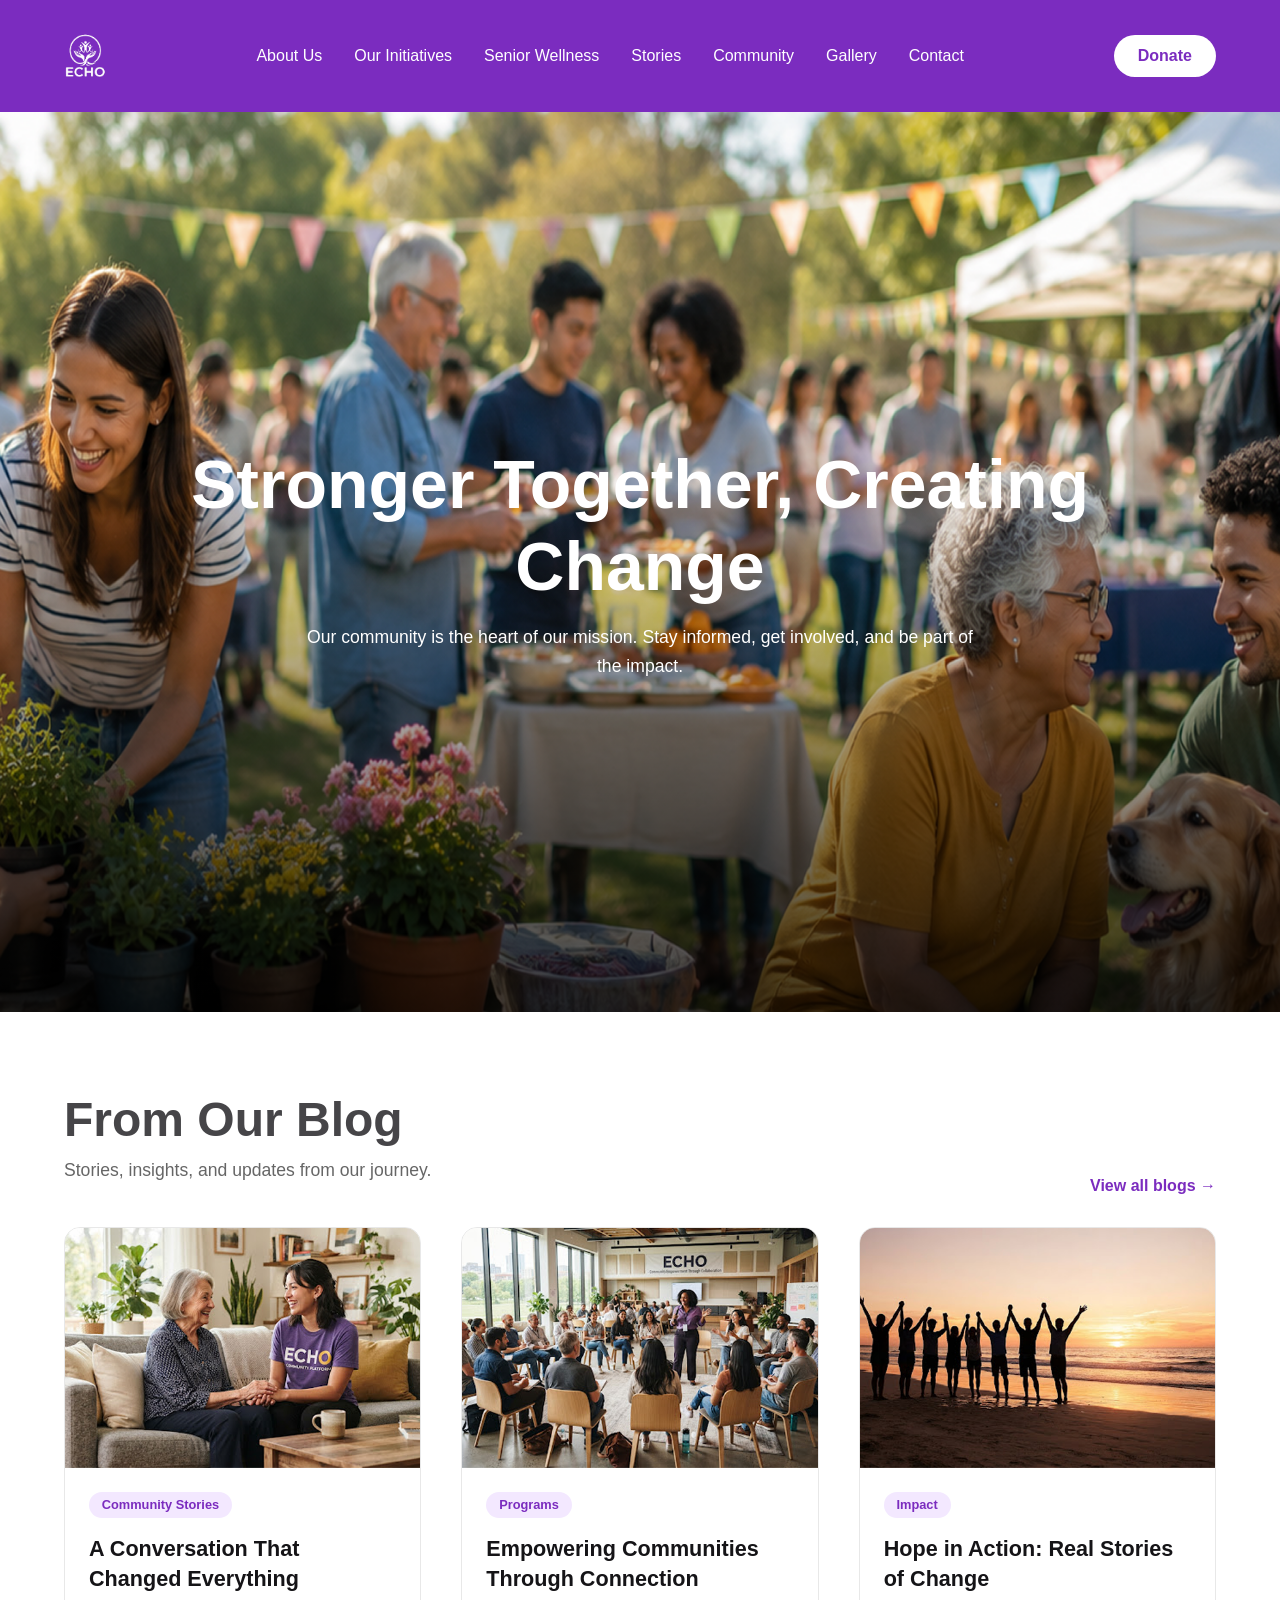
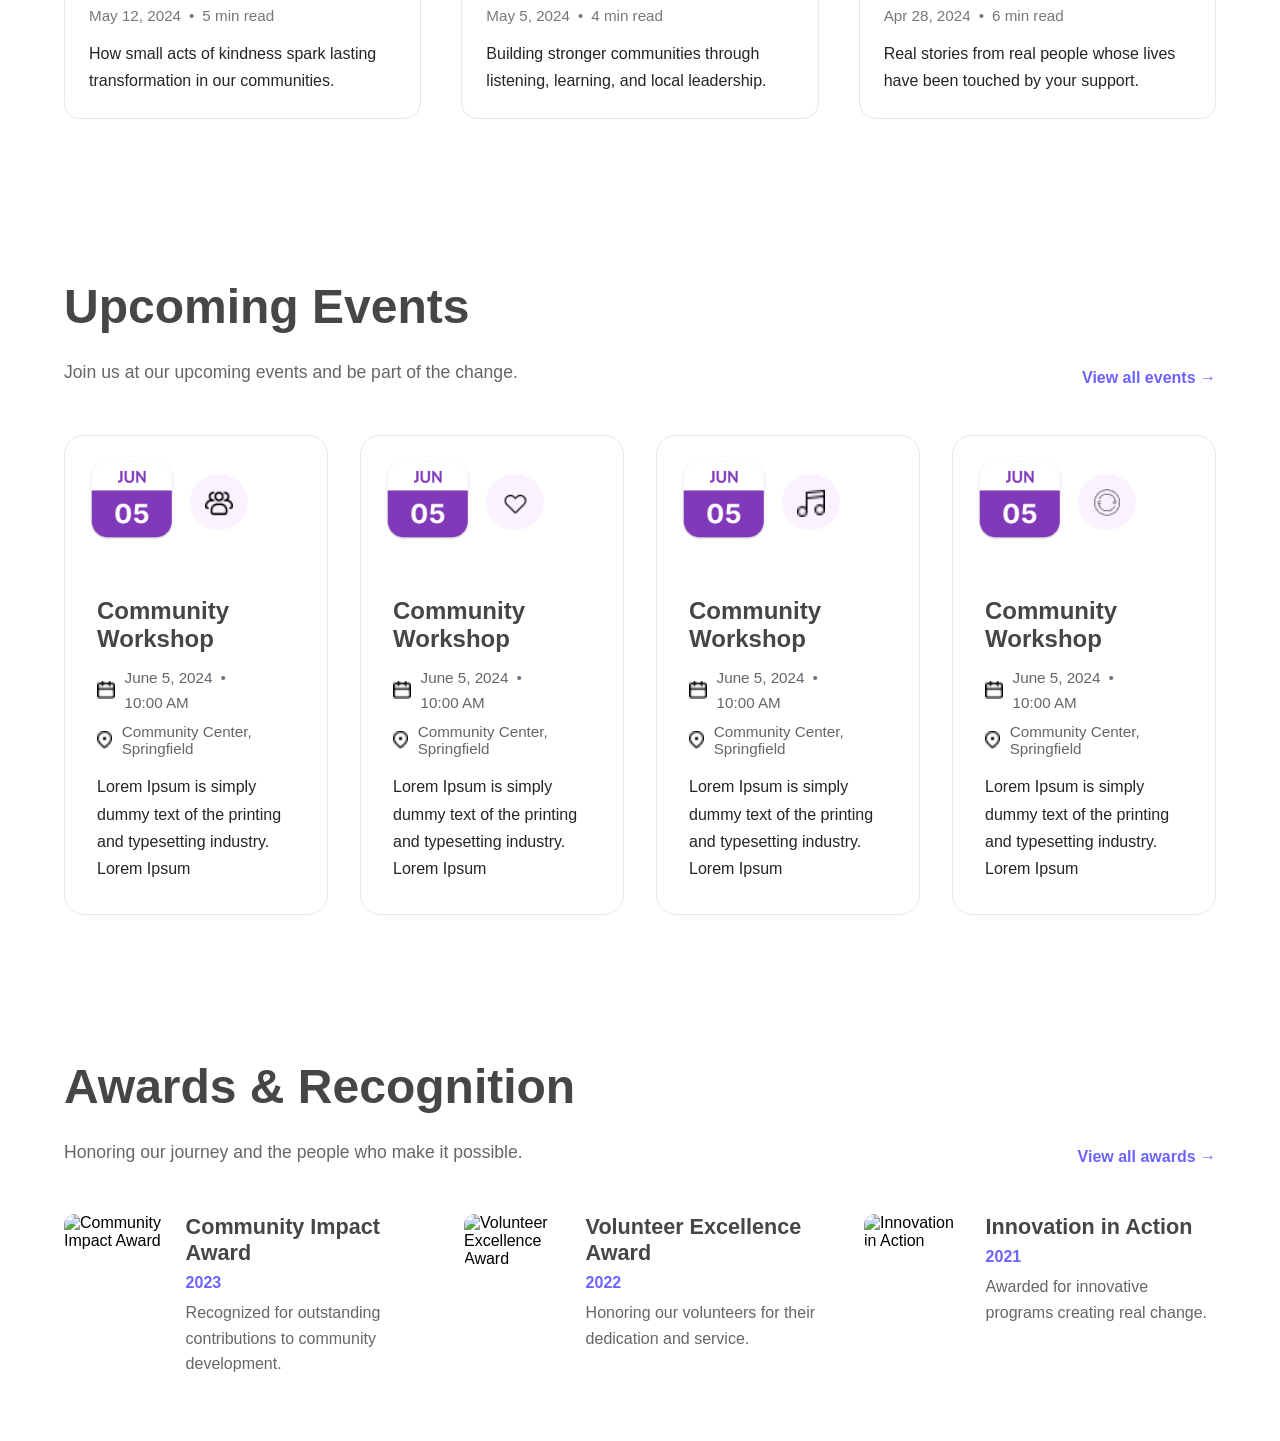
==== community.html @ d9f2d8e8 "moved the community page in echo moved the community page in the echo" ====
<!DOCTYPE html>
<html lang="en">

    <head>
        <meta charset="UTF-8">
        <meta name="viewport" content="width=device-width, initial-scale=1.0">
        <title>Community</title>

        <link rel="stylesheet" href="community.css">
    </head>

    <body>
        <!-- header -->
        <header class="header">
            <div class="container">
                <nav class="nav-bar">

                    <!-- Logo -->
                    <a href="index.html" class="logo">
                        <img src="images/logo img.png" alt="Echo Logo">
                    </a>

                    <!-- Navigation -->
                    <ul class="nav-menu" id="navMenu">
                        <li class="nav-item">
                            <a href="#">About Us</a>
                        </li>

                        <li class="nav-item">
                            <a href="#">Our Initiatives</a>
                        </li>

                        <li class="nav-item">
                            <a href="#">Senior Wellness</a>
                        </li>

                        <li class="nav-item">
                            <a href="#">Stories</a>
                        </li>

                        <li class="nav-item">
                            <a href="#">Community</a>
                        </li>

                        <li class="nav-item">
                            <a href="#">Gallery</a>
                        </li>

                        <li class="nav-item">
                            <a href="#">Contact</a>
                        </li>
                    </ul>
                    <div class="nav-actions">
                        <!-- Donate Button -->
                        <a href="#" class="btn btn-outline">Donate</a>
                        <!-- hamburger-->
                        <button class="hamburger" id="hamburger" aria-label="Open Menu">
                            ☰
                        </button>
                    </div>
                </nav>
            </div>
        </header>
        <main>

            <!-- hero Section -->

            <section class="hero">
                <div class="hero-overlay">
                    <div class="container">
                        <div class="hero-content">
                            <h1>Stronger Together, Creating Change</h1>

                            <p>
                                Our community is the heart of our mission. Stay informed,
                                get involved, and be part of the impact.
                            </p>
                        </div>
                    </div>
                </div>
            </section>

            <!-- Blog Section -->

            <section class="blog">
                <div class="container">

                    <div class="blog-header">

                        <h2>From Our Blog</h2>
                        <div class="blog-bottom">
                            <p>Stories, insights, and updates from our journey.</p>
                            <a href="#" class="blog-link">View all blogs →</a>
                        </div>
                    </div>

                    <div class="blog-grid">
                        <!-- Blog card 1-->
                        <article class="blog-card">

                            <img src="images/blog card img1.png" alt="Volunteer talking with an elderly woman"
                                class="blog-image">

                            <div class="blog-content">

                                <span class="blog-tag">Community Stories</span>

                                <h3 class="blog-title">
                                    A Conversation That Changed Everything
                                </h3>

                                <div class="blog-meta">
                                    <span>May 12, 2024</span>
                                    <span>&bull;</span>
                                    <span>5 min read</span>
                                </div>

                                <p class="blog-description">
                                    How small acts of kindness spark lasting transformation in our communities.
                                </p>

                            </div>
                        </article>
                        <!-- Blog card 2-->
                        <article class="blog-card">

                            <img src="images/blog card img2.png" alt="People attending a community program"
                                class="blog-image">

                            <div class="blog-content">

                                <span class="blog-tag">Programs</span>

                                <h3 class="blog-title">
                                    Empowering Communities Through Connection
                                </h3>

                                <div class="blog-meta">
                                    <span>May 5, 2024</span>
                                    <span>&bull;</span>
                                    <span>4 min read</span>
                                </div>

                                <p class="blog-description">
                                    Building stronger communities through listening, learning, and local leadership.
                                </p>

                            </div>
                        </article>
                        <!-- Blog card 3-->
                        <article class="blog-card">

                            <img src="images/blog card img3.png" alt="People celebrating together at sunset"
                                class="blog-image">

                            <div class="blog-content">

                                <span class="blog-tag">Impact</span>

                                <h3 class="blog-title">
                                    Hope in Action: Real Stories of Change
                                </h3>

                                <div class="blog-meta">
                                    <span>Apr 28, 2024</span>
                                    <span>&bull;</span>
                                    <span>6 min read</span>
                                </div>

                                <p class="blog-description">
                                    Real stories from real people whose lives have been touched by your support.
                                </p>

                            </div>

                        </article>
                    </div>

                </div>
            </section>

            <!-- Events section -->

            <section class="events">
                <div class="container">

                    <!-- Events Header -->
                    <div class="events-header">

                        <h2 class="events-title">Upcoming Events</h2>

                        <div class="events-bottom">

                            <p class="events-description">
                                Join us at our upcoming events and be part of the change.
                            </p>

                            <a href="#" class="events-link">
                                View all events →
                            </a>

                        </div>

                    </div>

                    <!-- Events Grid -->
                    <div class="events-grid">

                        <!-- Event Card 1 -->
                        <article class="event-card">


                            <div class="event-top">

                                <img src="images/upcoming event img.png" alt="Event Date" class="event-date-image">

                                <div class="event-category">

                                    <img src="images/upcoming event circle.png" alt="" class="category-bg">

                                    <img src="images/upcoming event icon img1.png" alt="Workshop" class="category-icon">

                                </div>

                            </div>

                            <!-- Content -->
                            <div class="event-content">

                                <h3 class="event-title">
                                    Community Workshop
                                </h3>

                                <!-- Date & Time -->
                                <div class="event-meta">

                                    <img src="images/event calender icon img.png" alt="Calendar" class="event-icon">

                                    <div class="event-datetime">

                                        <span class="event-date">
                                            June 5, 2024
                                        </span>

                                        <span class="separator">
                                            &bull;
                                        </span>

                                        <span class="event-time">
                                            10:00 AM
                                        </span>

                                    </div>

                                </div>

                                <!-- Location -->
                                <div class="event-location">

                                    <img src="images/event location icon img.png" alt="Location" class="event-icon">

                                    <span class="location-text">
                                        Community Center, Springfield
                                    </span>

                                </div>

                                <!-- Description -->
                                <p class="event-description">
                                    Lorem Ipsum is simply dummy text of the printing and
                                    typesetting industry. Lorem Ipsum
                                </p>

                            </div>

                        </article>

                        <!-- Event card 2 -->
                        <article class="event-card">
                            <div class="event-top">

                                <img src="images/upcoming event img.png" alt="Event Date" class="event-date-image">

                                <div class="event-category">

                                    <img src="images/upcoming event circle.png" alt="" class="category-bg">

                                    <img src="images/upcoming event icon img2.png" alt="Workshop" class="category-icon">

                                </div>

                            </div>

                            <!-- Content -->
                            <div class="event-content">

                                <h3 class="event-title">
                                    Community Workshop
                                </h3>

                                <!-- Date & Time -->
                                <div class="event-meta">

                                    <img src="images/event calender icon img.png" alt="Calendar" class="event-icon">

                                    <div class="event-datetime">

                                        <span class="event-date">
                                            June 5, 2024
                                        </span>

                                        <span class="separator">
                                            &bull;
                                        </span>

                                        <span class="event-time">
                                            10:00 AM
                                        </span>

                                    </div>

                                </div>

                                <!-- Location -->
                                <div class="event-location">

                                    <img src="images/event location icon img.png" alt="Location" class="event-icon">

                                    <span class="location-text">
                                        Community Center, Springfield
                                    </span>

                                </div>

                                <!-- Description -->
                                <p class="event-description">
                                    Lorem Ipsum is simply dummy text of the printing and
                                    typesetting industry. Lorem Ipsum
                                </p>

                            </div>
                        </article>

                        <!-- Event card 3 -->
                        <article class="event-card">
                            <div class="event-top">

                                <img src="images/upcoming event img.png" alt="Event Date" class="event-date-image">

                                <div class="event-category">

                                    <img src="images/upcoming event circle.png" alt="" class="category-bg">

                                    <img src="images/upcoming event icon img3.png" alt="Workshop" class="category-icon">

                                </div>

                            </div>

                            <!-- Content -->
                            <div class="event-content">

                                <h3 class="event-title">
                                    Community Workshop
                                </h3>

                                <!-- Date & Time -->
                                <div class="event-meta">

                                    <img src="images/event calender icon img.png" alt="Calendar" class="event-icon">

                                    <div class="event-datetime">

                                        <span class="event-date">
                                            June 5, 2024
                                        </span>

                                        <span class="separator">
                                            &bull;
                                        </span>

                                        <span class="event-time">
                                            10:00 AM
                                        </span>

                                    </div>

                                </div>

                                <!-- Location -->
                                <div class="event-location">

                                    <img src="images/event location icon img.png" alt="Location" class="event-icon">

                                    <span class="location-text">
                                        Community Center, Springfield
                                    </span>

                                </div>

                                <!-- Description -->
                                <p class="event-description">
                                    Lorem Ipsum is simply dummy text of the printing and
                                    typesetting industry. Lorem Ipsum
                                </p>

                            </div>

                        </article>


                        <!-- Event card 4 -->
                        <article class="event-card">

                            <!-- Top Images -->
                            <div class="event-top">

                                <img src="images/upcoming event img.png" alt="Event Date" class="event-date-image">

                                <div class="event-category">

                                    <img src="images/upcoming event circle.png" alt="" class="category-bg">

                                    <img src="images/upcoming event icon img4.png" alt="Workshop" class="category-icon">

                                </div>

                            </div>

                            <!-- Content -->
                            <div class="event-content">

                                <h3 class="event-title">
                                    Community Workshop
                                </h3>

                                <!-- Date & Time -->
                                <div class="event-meta">

                                    <img src="images/event calender icon img.png" alt="Calendar" class="event-icon">

                                    <div class="event-datetime">

                                        <span class="event-date">
                                            June 5, 2024
                                        </span>

                                        <span class="separator">
                                            &bull;
                                        </span>

                                        <span class="event-time">
                                            10:00 AM
                                        </span>

                                    </div>

                                </div>

                                <!-- Location -->
                                <div class="event-location">

                                    <img src="images/event location icon img.png" alt="Location" class="event-icon">

                                    <span class="location-text">
                                        Community Center, Springfield
                                    </span>

                                </div>

                                <!-- Description -->
                                <p class="event-description">
                                    Lorem Ipsum is simply dummy text of the printing and
                                    typesetting industry. Lorem Ipsum
                                </p>

                            </div>

                        </article>


                    </div>

                </div>
            </section>
            <!-- Awards Section -->

            <section class="awards">

                <div class="container">

                    <!-- Awards Header -->

                    <div class="awards-header">

                        <h2 class="awards-title">
                            Awards &amp; Recognition
                        </h2>

                        <div class="awards-bottom">

                            <p class="awards-description">
                                Honoring our journey and the people who make it possible.
                            </p>

                            <a href="#" class="awards-link">
                                View all awards →
                            </a>

                        </div>

                    </div>

                    <!-- Awards Grid -->

                    <div class="awards-grid">

                        <!-- Award Card 1 -->

                        <article class="award-card">

                            <img src="images/award img1.png" alt="Community Impact Award" class="award-image">

                            <div class="award-content">

                                <h3 class="award-title">
                                    Community Impact Award
                                </h3>

                                <span class="award-year">
                                    2023
                                </span>

                                <p class="award-text">
                                    Recognized for outstanding contributions to community development.
                                </p>

                            </div>

                        </article>

                        <!-- Award Card 2 -->

                        <article class="award-card">

                            <img src="images/award img2.png" alt="Volunteer Excellence Award" class="award-image">

                            <div class="award-content">

                                <h3 class="award-title">
                                    Volunteer Excellence Award
                                </h3>

                                <span class="award-year">
                                    2022
                                </span>

                                <p class="award-text">
                                    Honoring our volunteers for their dedication and service.
                                </p>

                            </div>

                        </article>

                        <!-- Award Card 3 -->

                        <article class="award-card">

                            <img src="images/award img3.png" alt="Innovation in Action" class="award-image">

                            <div class="award-content">

                                <h3 class="award-title">
                                    Innovation in Action
                                </h3>

                                <span class="award-year">
                                    2021
                                </span>

                                <p class="award-text">
                                    Awarded for innovative programs creating real change.
                                </p>

                            </div>

                        </article>

                    </div>

                </div>

            </section>
        </main>
        <script>
            const hamburger = document.getElementById("hamburger");
            const navMenu = document.getElementById("navMenu");

            hamburger.addEventListener("click", function () {
                navMenu.classList.toggle("active");
            });
        </script>
    </body>

</html>
---- community.css ----
* {
	margin: 0;
	padding: 0;
	box-sizing: border-box;
}

body {
	font-family: 'Poppins', sans-serif;
}

img {
	display: block;
	max-width: 100%;
}

a {
	text-decoration: none;
}

ul {
	list-style: none;
}
.container {
	width: 90%;
	max-width: 1200px;
	margin: 0 auto;
}
.btn {
	display: inline-block;
	padding: 0.75rem 1.5rem;
	border-radius: 50px;
	font-size: 1rem;
	font-weight: 600;
	transition: 0.3s ease;
	cursor: pointer;
}
.header {
	background: #7b2cbf;
	padding: 1rem 0;
}
.nav-bar {
	display: flex;
	justify-content: space-between;
	align-items: center;
	min-height: 80px;
	gap: 2rem;
	position: relative;
}
.logo img {
	height: 2.5rem;
}

.nav-item a {
	color: #fff;
	font-size: 1rem;
	font-weight: 500;
	transition: 0.3s;
}

.nav-item a:hover {
	color: #f5e8ff;
}
.btn-outline {
	background: #fff;
	color: #7b2cbf;
}
.btn-outline:hover {
	background: #f4f4f4;
}
.btn-outline {
	display: none;
}
.nav-menu {
	display: none;
}
.nav-actions {
	display: flex;
	align-items: center;
	gap: 3rem;
}
.hamburger {
	background: transparent;
	border: none;
	font-size: 2rem;
	color: #fff;
	padding-right: 1rem;
	cursor: pointer;
}
.nav-menu.active {
	display: flex;
	flex-direction: column;
	position: absolute;
	top: 90px;
	right: 0;
	width: 220px;
	background: #5b3dbb;
	padding: 1rem;
	gap: 1rem;
	border-radius: 8px;
	z-index: 1000;
}
/*Hero Section - Mobile*/

.hero {
	background: url('images/community hero bg img.png') center center/cover
		no-repeat;
}
.hero-overlay {
	/*background: rgba(0, 0, 0, 0.45);*/
	background: linear-gradient(
		to bottom,
		rgba(0, 0, 0, 0) 40%,
		rgba(0, 0, 0, 0.75) 100%
	);
	min-height: 60vh;
	padding: 0 1rem;
	display: flex;
	justify-content: center;
	align-items: center;
}
.hero-content {
	text-align: center;
	color: #ffffff;
}

.hero-content h1 {
	font-size: 2rem;
	font-weight: 700;
	line-height: 1.2;
	margin-bottom: 1rem;
}

.hero-content p {
	font-size: 0.95rem;
	line-height: 1.6;
	max-width: 35rem;
	margin: 0 auto;
}
/*  BLOG SECTION - MOBILE */

.blog {
	padding: 4rem 0;
	background: #fff;
}

.blog-header {
	display: flex;
	flex-direction: column;
	gap: 0.5rem;
	margin-bottom: 2rem;
}

.blog-header h2 {
	font-size: 2rem;
	color: #464548;
}

.blog-bottom p {
	font-size: 1rem;
	color: #666;
	line-height: 1.6;
	margin-bottom: 0.5rem;
}

.blog-link {
	color: #7b2cbf;
	font-weight: 600;
	align-self: flex-start;
}

.blog-grid {
	display: grid;
	grid-template-columns: 1fr;
	gap: 2.5rem;
}

.blog-card {
	background: #fff;
	border: 1px solid #e8e8e8;
	border-radius: 1rem;
	overflow: hidden;
	transition: 0.3s ease;
}

.blog-card:hover {
	transform: translateY(-5px);
	box-shadow: 0 12px 25px rgba(0, 0, 0, 0.08);
}

.blog-image {
	width: 100%;
	height: 220px;
	object-fit: cover;
}

.blog-content {
	padding: 1.5rem;
}

.blog-tag {
	display: inline-block;
	background: #f3e8ff;
	color: #7b2cbf;
	font-size: 0.8rem;
	font-weight: 600;
	padding: 0.35rem 0.8rem;
	border-radius: 50px;
	margin-bottom: 1rem;
}

.blog-card h3 {
	font-size: 1.35rem;
	color: #151417;
	line-height: 1.4;
	margin-bottom: 0.8rem;
}

.blog-meta {
	display: flex;
	align-items: center;
	gap: 0.5rem;
	color: #777;
	font-size: 0.9rem;
	margin-bottom: 1rem;
}

.blog-description {
	font-size: 1rem;
	color: #292323;
	line-height: 1.7;
}
/*  EVENT SECTION - MOBILE */
.events {
	padding: 4rem 0;
}

.events-header {
	display: flex;
	flex-direction: column;
	gap: 1rem;
	margin-bottom: 3rem;
}

.events-title {
	font-size: 2rem;
	font-weight: 700;
	color: #464548;
}

.events-description {
	font-size: 1rem;
	line-height: 1.6;
	color: #666;
}

.events-link {
	color: #6c63ff;
	font-weight: 600;
	text-decoration: none;
	align-self: flex-start;
}

.events-grid {
	display: grid;
	grid-template-columns: 1fr;
	gap: 2rem;
}

.event-card {
	background: #fff;
	border: 1px solid #e8e8e8;
	border-radius: 20px;
	overflow: hidden;
	transition: 0.3s ease;
}
.event-card:hover {
	transform: translateY(-5px);
	box-shadow: 0 12px 25px rgba(0, 0, 0, 0.08);
}
.event-top {
	position: relative;
	gap: 1rem;
	padding: 1.5rem;
	display: flex;
	justify-content: space-between;
	align-items: center;
}

.event-date-image {
	width: 30%;
	display: block;
}

.event-category {
	position: absolute;
	top: 30%;
	right: 30%;
	width: 58px;
	height: 58px;
}

.category-bg {
	width: 100%;
	display: block;
}

.category-icon {
	position: absolute;
	top: 50%;
	left: 50%;
	width: 28px;
	transform: translate(-50%, -50%);
}

.event-content {
	padding: 1.5rem;
}

.event-title {
	font-size: 1.4rem;
	margin-bottom: 1rem;
	color: #464548;
}

.event-meta,
.event-location {
	display: flex;
	align-items: center;
	gap: 0.6rem;
	font-size: 0.95rem;
}

.event-meta {
	margin-bottom: 0.8rem;
}

.event-location {
	margin-bottom: 1rem;
}

.event-icon {
	width: 18px;
	height: 18px;
}

.event-datetime {
	display: flex;
	align-items: center;
	gap: 0.5rem;
	flex-wrap: wrap;
}

.event-date,
.event-time,
.location-text {
	font-size: 0.95rem;
	color: #666;
}

.separator {
	color: #6b7280;
}

.event-description {
	font-size: 1rem;
	line-height: 1.7;
	color: #292323;
}
/* Awards Section - Mobile */

.awards {
	padding: 4rem 0;
	position: relative;
	overflow: hidden;
}

.awards-header {
	display: flex;
	flex-direction: column;
	gap: 1rem;
	margin-bottom: 3rem;
}

.awards-title {
	font-size: 2rem;
	font-weight: 700;
	color: #464548;
}

.awards-description {
	font-size: 1rem;
	line-height: 1.6;
	color: #666;
}

.awards-link {
	color: #6c63ff;
	font-weight: 600;
	align-self: flex-start;
	font-size: 1rem;
}

.awards-grid {
	display: grid;
	grid-template-columns: 1fr;
	gap: 2rem;
}

.award-card {
	display: flex;
	align-items: flex-start;
	gap: 1rem;
}

.award-image {
	width: 25%;
	max-width: 110px;
	border-radius: 10px;
	flex-shrink: 0;
}

.award-content {
	display: flex;
	flex-direction: column;
	gap: 0.5rem;
}

.award-title {
	font-size: 1.2rem;
	font-weight: 600;
	color: #464548;
}

.award-year {
	font-size: 0.95rem;
	font-weight: 600;
	color: #6c63ff;
}

.award-text {
	font-size: 1rem;
	line-height: 1.6;
	color: #666;
}

/* Tablet*/

@media (min-width: 768px) {
	.logo img {
		height: 3rem;
	}

	.header .btn-outline {
		display: inline-flex;
	}
	.hero-overlay {
		min-height: 80vh;
	}

	.hero-content h1 {
		font-size: 3rem;
	}

	.hero-content p {
		font-size: 1rem;
	}
	.blog {
		padding: 5rem 0;
	}
	.blog-grid {
		grid-template-columns: repeat(2, 1fr);
	}
	.events {
		padding: 5rem 0;
	}

	.events-grid {
		grid-template-columns: repeat(2, 1fr);
	}
	.event-date-image {
		width: 40%;
		display: block;
	}
	.event-top {
		justify-content: left;
	}

	.events-title {
		font-size: 2.5rem;
	}

	.event-content {
		padding: 2rem;
	}

	.event-title {
		font-size: 1.6rem;
	}
	.award-image {
		width: 30%;
	}
	.award-title {
		font-size: 1.3rem;
	}
	.awards-grid {
		display: grid;
		grid-template-columns: repeat(2, 1fr);
		gap: 2rem;
	}
}
/*desktop*/
@media (min-width: 1100px) {
	.container {
		max-width: 1400px;
	}
	.nav-menu {
		display: flex;
		gap: 2rem;
	}
	.hamburger {
		display: none;
	}
	.hero-overlay {
		min-height: 100vh;
	}

	.hero-content h1 {
		font-size: 4.25rem;
	}

	.hero-content p {
		font-size: 1.1rem;
		max-width: 42rem;
	}
	.blog-header h2 {
		font-size: 3rem;
	}
	.blog-bottom p {
		font-size: 1.1rem;
		line-height: 1.8;
		max-width: 60%;
	}
	.blog-bottom {
		display: flex;
		justify-content: space-between;
		align-items: center;
	}
	.blog-link {
		align-self: flex-end;
		font-size: 1rem;
	}

	.blog-grid {
		grid-template-columns: repeat(3, 1fr);
	}

	.blog-image {
		height: 240px;
	}
	.blog-meta {
		font-size: 0.95rem;
	}
	.blog-description {
		font-size: 1rem;
	}
	.events-header {
		gap: 1.5rem;
	}
	.events-description {
		font-size: 1.1rem;
		max-width: 60%;
	}
	.events-bottom {
		display: flex;
		justify-content: space-between;
		align-items: center;
	}
	.events-link {
		align-self: flex-end;
		font-size: 1rem;
	}
	.events-grid {
		grid-template-columns: repeat(4, 1fr);
	}

	.events-title {
		font-size: 3rem;
	}

	.event-title {
		font-size: 1.5rem;
	}
	.event-meta,
	.event-location,
	.event-date,
	.event-time,
	.location-text {
		font-size: 0.95rem;
	}

	.event-description {
		font-size: 1rem;
	}
	.awards-header {
		gap: 1.5rem;
	}

	.awards-title {
		font-size: 3rem;
	}

	.awards-bottom {
		display: flex;
		justify-content: space-between;
		align-items: center;
	}

	.awards-description {
		font-size: 1.1rem;
		max-width: 60%;
	}

	.awards-link {
		align-self: flex-end;
		font-size: 1rem;
	}

	.awards-grid {
		grid-template-columns: repeat(3, 1fr);
		gap: 3rem;
	}
	.award-title {
		font-size: 1.35rem;
	}

	.award-year {
		font-size: 1rem;
	}

	.award-text {
		font-size: 1rem;
	}
}
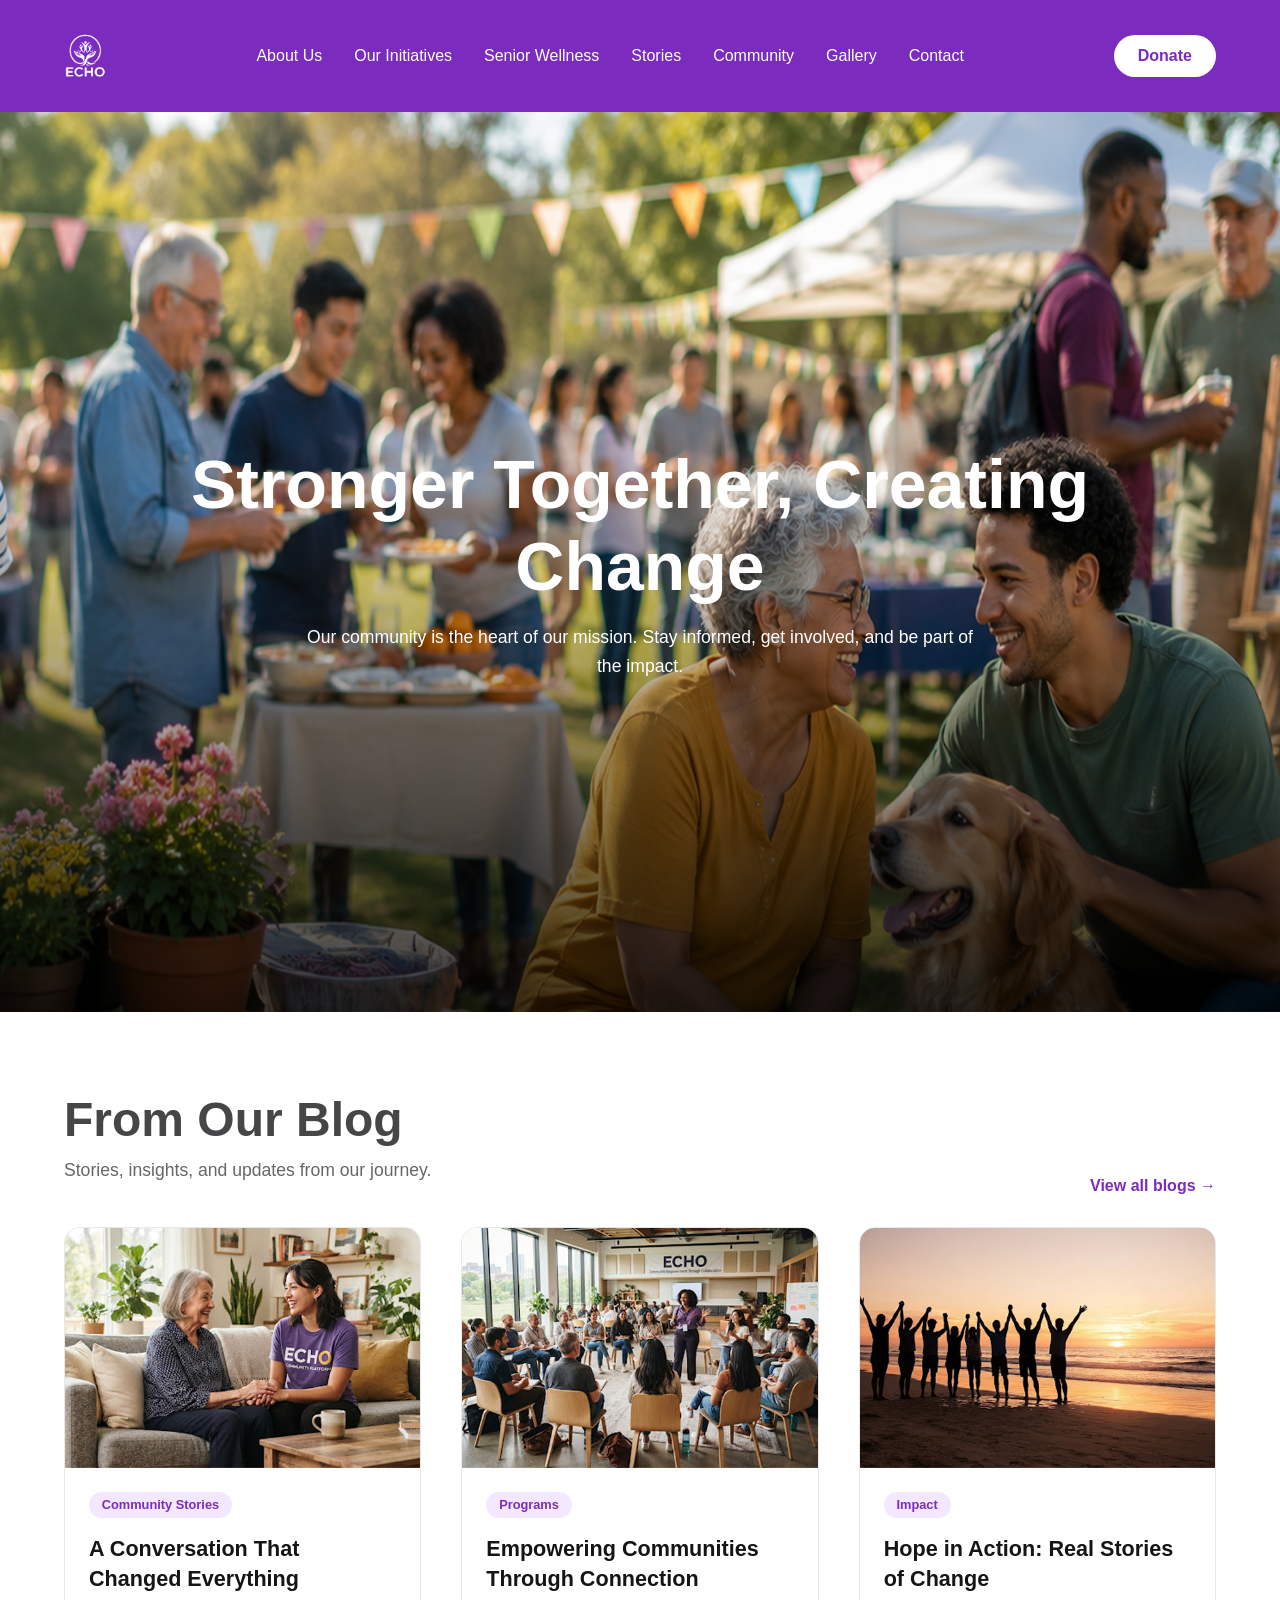
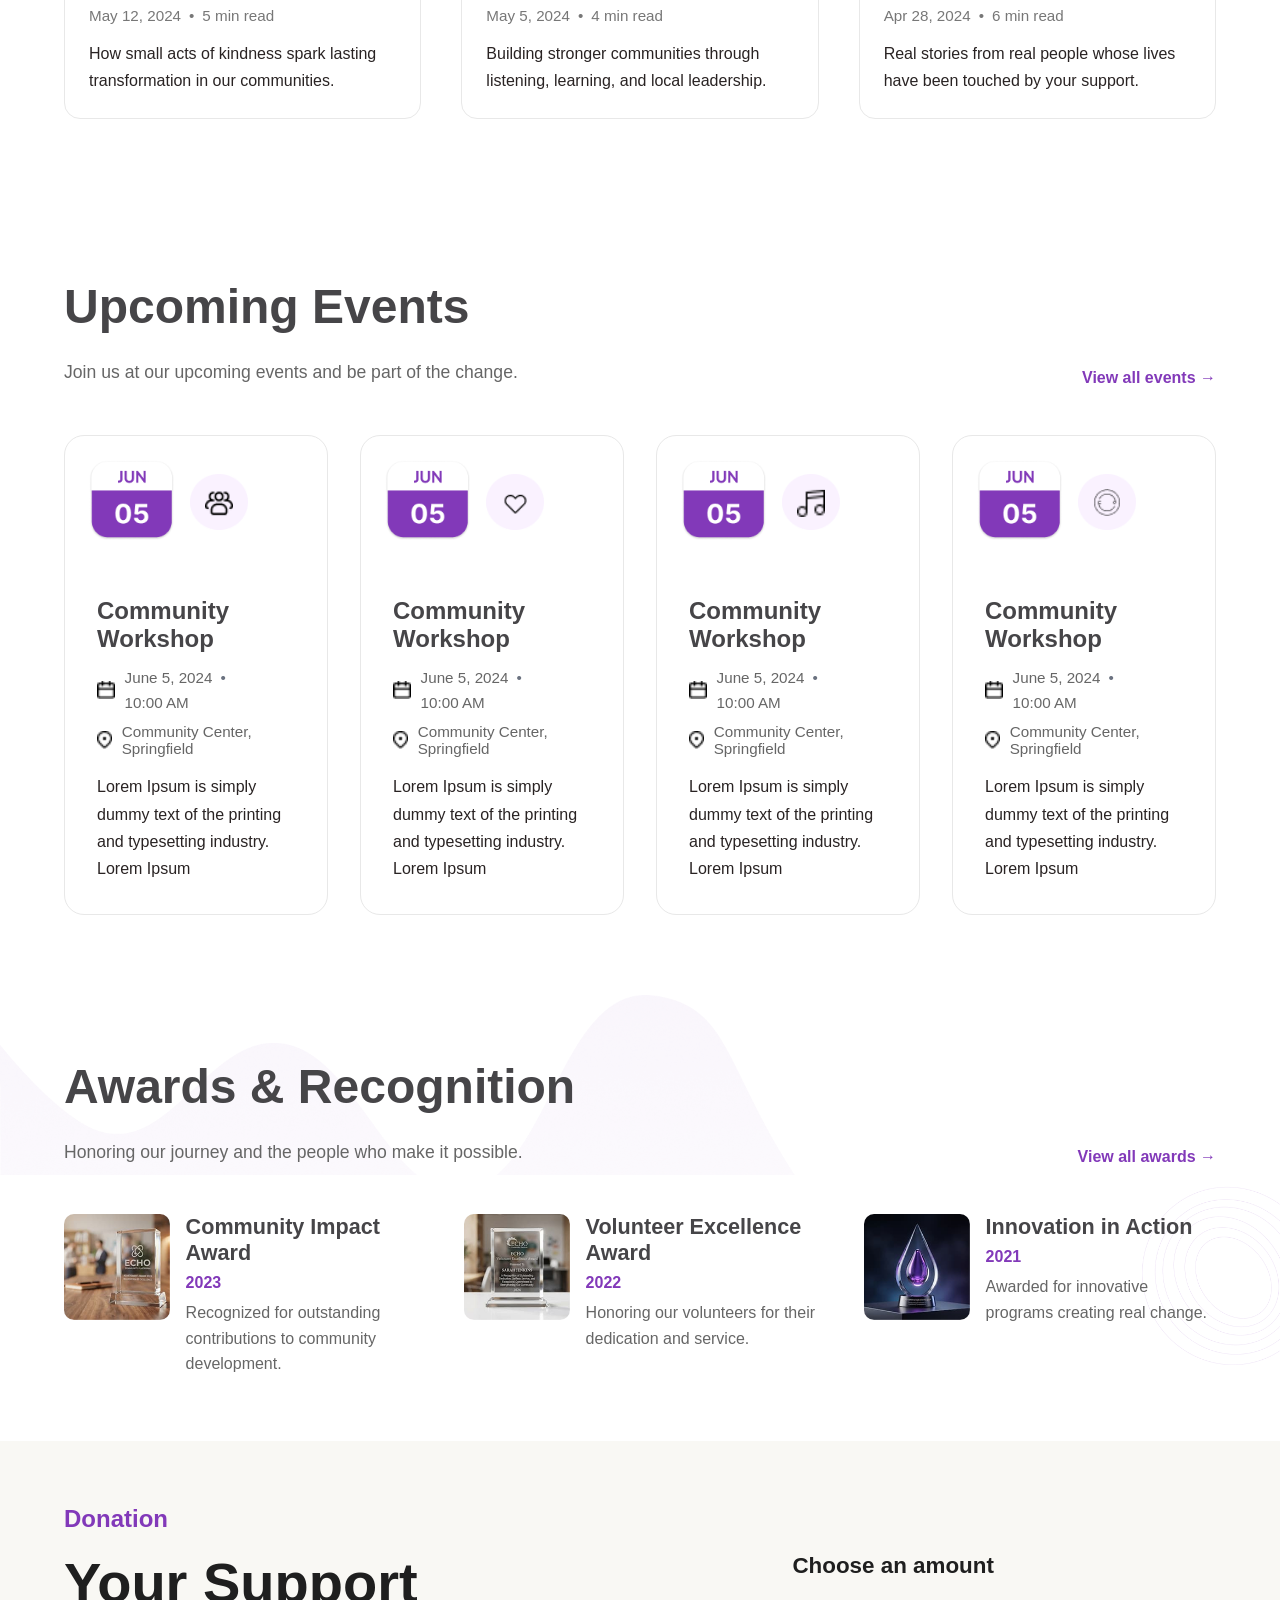
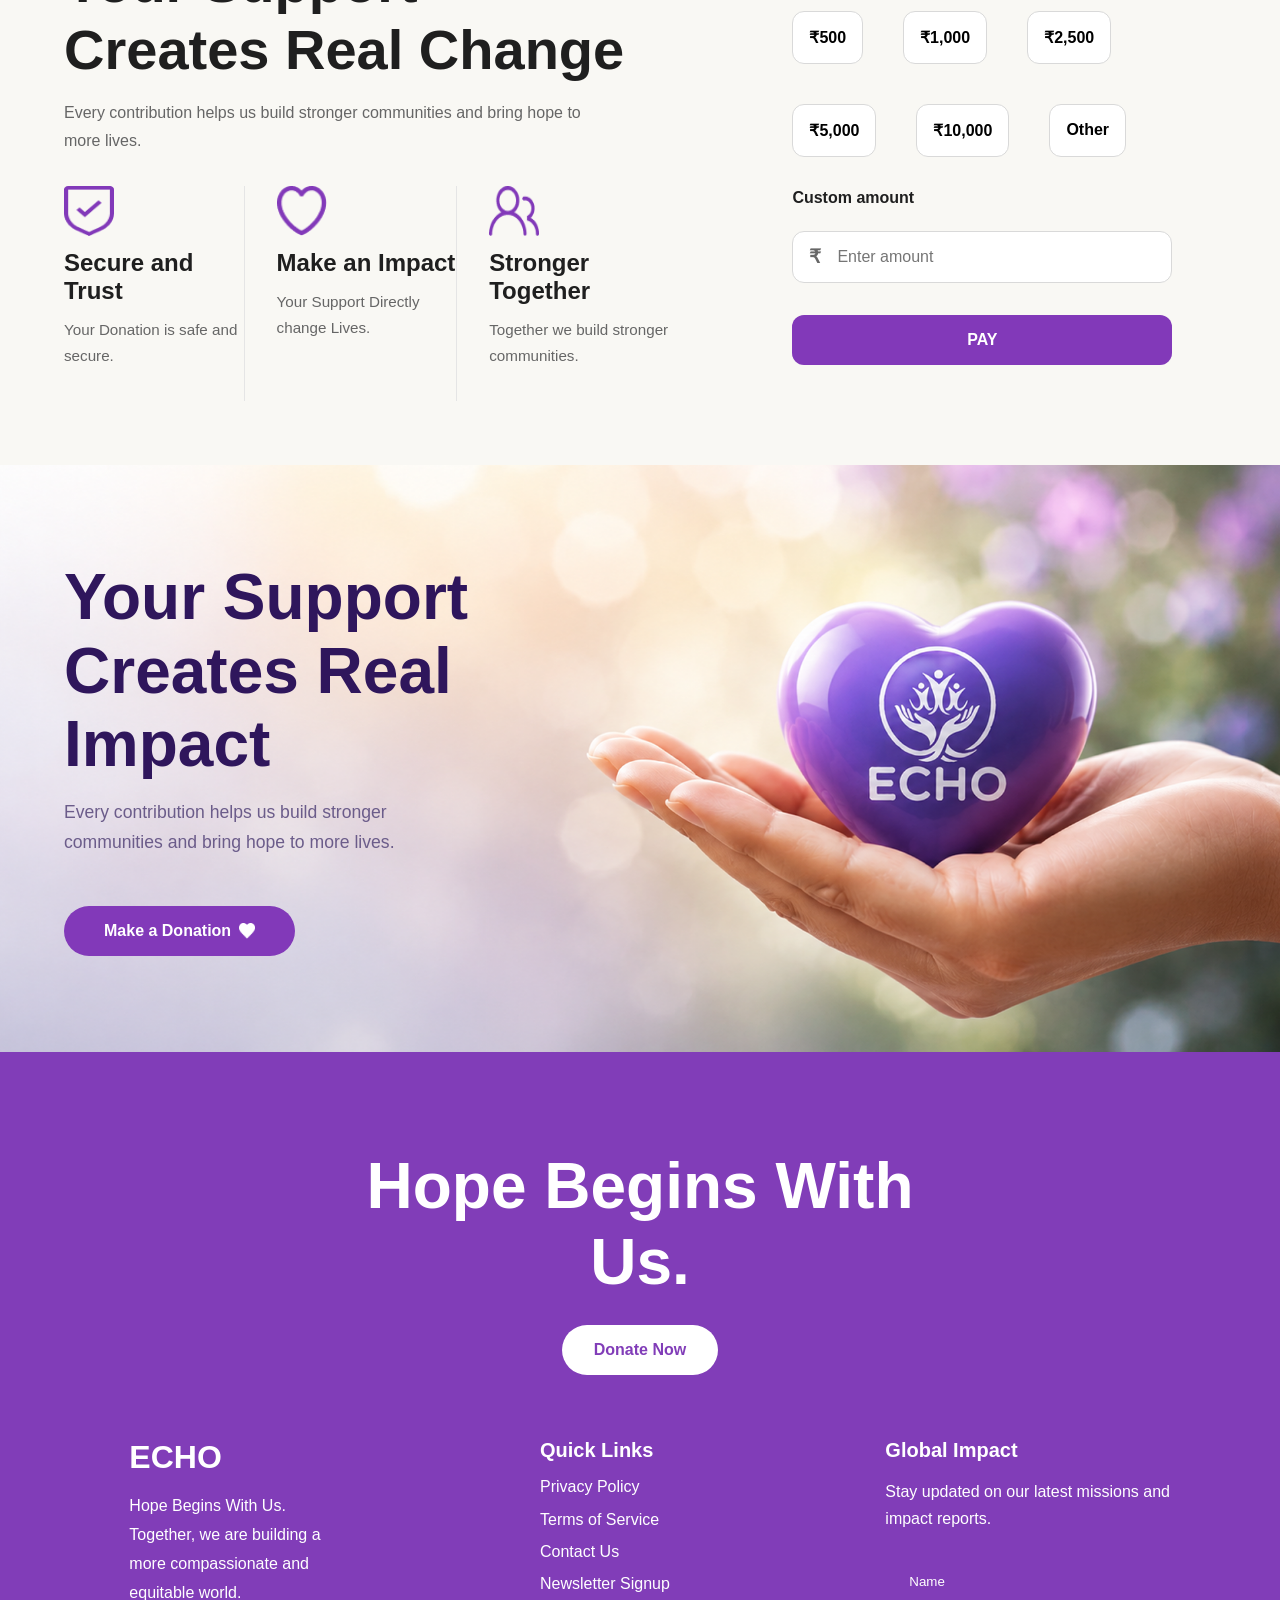
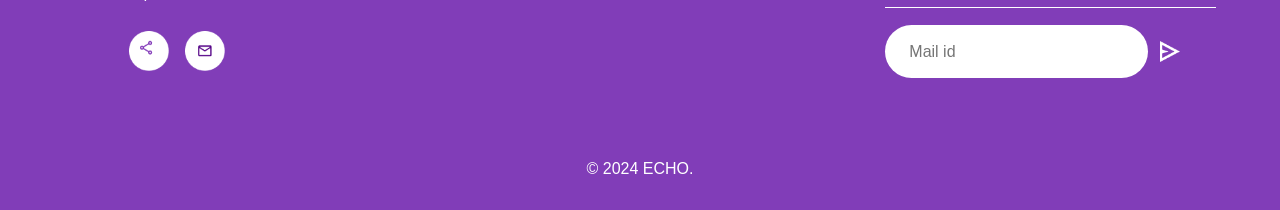
==== commit deda456f: "added 3 sections and footer Added the remaining 3 sections and footer to the Community page." ====
--- a/community.html
+++ b/community.html
@@ -592,7 +592,249 @@
                 </div>
 
             </section>
+            <!-- Donation Section -->
+
+            <section class="donation">
+
+                <div class="container">
+                    <div class="donation-wrapper">
+
+                        <!-- Left Side -->
+
+                        <div class="donation-left">
+                            <div class="donation-header">
+                                <span class="donation-tag">
+                                    Donation
+                                </span>
+
+                                <h2 class="donation-title">
+                                    Your Support <br>
+                                    Creates Real Change
+                                </h2>
+
+                                <p class="donation-description">
+                                    Every contribution helps us build stronger
+                                    communities and bring hope to more lives.
+                                </p>
+                            </div>
+                            <div class="donation-features">
+
+                                <div class="feature-card">
+
+                                    <img src="images/donation feature img1.png" alt="Secure Donation"
+                                        class="feature-icon">
+
+                                    <h3 class="feature-title">
+                                        Secure and Trust
+                                    </h3>
+
+                                    <p class="feature-text">
+                                        Your Donation is safe and secure.
+                                    </p>
+
+                                </div>
+
+                                <div class="feature-card">
+
+                                    <img src="images/donation feature img2.png" alt="Impact" class="feature-icon">
+
+                                    <h3 class="feature-title">
+                                        Make an Impact
+                                    </h3>
+
+                                    <p class="feature-text">
+                                        Your Support Directly change Lives.
+                                    </p>
+
+                                </div>
+
+                                <div class="feature-card">
+
+                                    <img src="images/donation feature img3.png" alt="Community" class="feature-icon">
+
+                                    <h3 class="feature-title">
+                                        Stronger Together
+                                    </h3>
+
+                                    <p class="feature-text">
+                                        Together we build stronger communities.
+                                    </p>
+
+                                </div>
+
+                            </div>
+
+                        </div>
+
+                        <!-- Right Side -->
+
+                        <div class="donation-right">
+
+                            <h3 class="amount-title">
+                                Choose an amount
+                            </h3>
+
+                            <div class="amount-grid">
+
+                                <button class="amount-btn">₹500</button>
+                                <button class="amount-btn">₹1,000</button>
+                                <button class="amount-btn">₹2,500</button>
+
+                                <button class="amount-btn">₹5,000</button>
+                                <button class="amount-btn">₹10,000</button>
+                                <button class="amount-btn">Other</button>
+
+                            </div>
+
+                            <label class="custom-label">
+                                Custom amount
+                            </label>
+
+                            <div class="amount-input">
+
+                                <span class="currency">₹</span>
+
+                                <input type="text" inputmode="numeric" placeholder="Enter amount">
+
+                            </div>
+
+                            <button class="pay-btn">
+                                PAY
+                            </button>
+
+                        </div>
+                    </div>
+                </div>
+
+            </section>
+            <!-- cta Section -->
+            <section class="cta">
+                <div class="container">
+
+                    <div class="cta-content">
+
+                        <h2 class="cta-title">
+                            Your Support <br>
+                            Creates Real Impact
+                        </h2>
+
+                        <p class="cta-description">
+                            Every contribution helps us build stronger communities and bring hope to more lives.
+                        </p>
+
+                        <button class="cta-btn">
+                            <span>Make a Donation</span>
+                            <img src="images/cta heart icon.png" alt="">
+                        </button>
+
+                    </div>
+
+                </div>
+            </section>
         </main>
+        <footer class="footer">
+
+            <div class="container">
+
+                <div class="footer-top">
+
+                    <h2 class="footer-title">
+                        Hope Begins With Us.
+                    </h2>
+
+                    <button class="footer-btn">
+                        Donate Now
+                    </button>
+
+                </div>
+
+                <div class="footer-content">
+
+                    <div class="footer-about">
+
+                        <h3 class="footer-logo">
+                            ECHO
+                        </h3>
+
+                        <p class="footer-description">
+                            Hope Begins With Us. Together, we are building a more compassionate and equitable world.
+                        </p>
+
+                        <div class="footer-social">
+
+                            <a href="#">
+                                <img src="images/footer social icon 1.png" alt="Share">
+                            </a>
+
+                            <a href="#">
+                                <img src="images/footer social icon 2.png" alt="Email">
+                            </a>
+
+                        </div>
+
+                    </div>
+
+                    <div class="footer-links">
+
+                        <h4>
+                            Quick Links
+                        </h4>
+
+                        <ul>
+
+                            <li><a href="#">Privacy Policy</a></li>
+
+                            <li><a href="#">Terms of Service</a></li>
+
+                            <li><a href="#">Contact Us</a></li>
+
+                            <li><a href="#">Newsletter Signup</a></li>
+
+                        </ul>
+
+                    </div>
+
+                    <div class="footer-newsletter">
+
+                        <h4>
+                            Global Impact
+                        </h4>
+
+                        <p>
+                            Stay updated on our latest missions and impact reports.
+                        </p>
+
+                        <form class="newsletter-form">
+                            <input type="text" class="footer-name" placeholder="Name">
+                            <div class="newsletter-row">
+                                <div class="newsletter-email">
+
+                                    <input type="email" placeholder="Mail id">
+                                </div>
+                                <button type="submit">
+
+                                    <img src="images/submit icon.png" alt="Send">
+
+                                </button>
+                            </div>
+
+                        </form>
+
+                    </div>
+
+                </div>
+
+                <div class="footer-bottom">
+
+                    <p>
+                        © 2024 ECHO.
+                    </p>
+
+                </div>
+
+            </div>
+
+        </footer>
         <script>
             const hamburger = document.getElementById("hamburger");
             const navMenu = document.getElementById("navMenu");
--- a/community.css
+++ b/community.css
@@ -63,12 +63,10 @@
 .btn-outline {
 	background: #fff;
 	color: #7b2cbf;
+	display: none;
 }
 .btn-outline:hover {
 	background: #f4f4f4;
-}
-.btn-outline {
-	display: none;
 }
 .nav-menu {
 	display: none;
@@ -102,11 +100,12 @@
 /*Hero Section - Mobile*/
 
 .hero {
-	background: url('images/community hero bg img.png') center center/cover
-		no-repeat;
+	background: url('images/community hero bg img.png');
+	background-repeat: no-repeat;
+	background-position: 85% center;
+	background-size: cover;
 }
 .hero-overlay {
-	/*background: rgba(0, 0, 0, 0.45);*/
 	background: linear-gradient(
 		to bottom,
 		rgba(0, 0, 0, 0) 40%,
@@ -254,7 +253,7 @@
 }
 
 .events-link {
-	color: #6c63ff;
+	color: #8239b9;
 	font-weight: 600;
 	text-decoration: none;
 	align-self: flex-start;
@@ -394,7 +393,7 @@
 }
 
 .awards-link {
-	color: #6c63ff;
+	color: #8239b9;
 	font-weight: 600;
 	align-self: flex-start;
 	font-size: 1rem;
@@ -434,7 +433,7 @@
 .award-year {
 	font-size: 0.95rem;
 	font-weight: 600;
-	color: #6c63ff;
+	color: #8239b9;
 }
 
 .award-text {
@@ -442,7 +441,415 @@
 	line-height: 1.6;
 	color: #666;
 }
-
+.awards::before {
+	content: '';
+	position: absolute;
+	top: 0;
+	left: 0;
+	width: 100%;
+	height: 180px;
+	background: url('images/awards bg wave img.png');
+	background-repeat: no-repeat;
+	background-position: top left;
+	background-size: cover;
+	z-index: -1;
+}
+
+.awards::after {
+	content: '';
+	position: absolute;
+	right: -40px;
+	bottom: 40px;
+
+	width: 250px;
+	height: 250px;
+
+	background: url('images/awards bg circe img.png') no-repeat center;
+	background-size: contain;
+
+	z-index: -1;
+}
+/* Donation Section */
+
+.donation {
+	padding: 4rem 0;
+	background-color: #f9f8f4;
+}
+
+.donation-wrapper {
+	display: flex;
+	flex-direction: column;
+	gap: 3rem;
+}
+
+/* Left Content */
+
+.donation-left {
+	display: flex;
+	flex-direction: column;
+}
+
+.donation-header {
+	display: flex;
+	flex-direction: column;
+	gap: 1rem;
+	margin-bottom: 2rem;
+}
+.donation-tag {
+	color: #8239b9;
+	font-size: 0.95rem;
+	font-weight: 600;
+}
+
+.donation-title {
+	font-size: 2rem;
+	font-weight: 700;
+	line-height: 1.2;
+	color: #1f1f1f;
+}
+
+.donation-description {
+	font-size: 1rem;
+	line-height: 1.7;
+	color: #666;
+}
+/* Feature Cards */
+
+.donation-features {
+	display: flex;
+	flex-direction: column;
+	gap: 1.5rem;
+}
+
+.feature-card {
+	display: flex;
+	flex-direction: column;
+	align-items: center;
+	text-align: center;
+	gap: 1rem;
+	padding-bottom: 1.5rem;
+	border-bottom: 1px solid #e8e8e8;
+}
+.feature-card:last-child {
+	border-bottom: none;
+}
+
+.feature-icon {
+	width: 38px;
+	height: 38px;
+	flex-shrink: 0;
+}
+
+.feature-content {
+	display: flex;
+	flex-direction: column;
+	gap: 0.5rem;
+}
+.feature-title {
+	font-size: 1.2rem;
+	font-weight: 600;
+	color: #1f1f1f;
+}
+
+.feature-text {
+	font-size: 0.95rem;
+	line-height: 1.6;
+	max-width: 280px;
+	color: #666;
+}
+/* Donation right*/
+
+.donation-right {
+	border-radius: 20px;
+	padding: 2rem;
+}
+
+.amount-title {
+	font-size: 1.4rem;
+	font-weight: 600;
+	margin-bottom: 1.5rem;
+	color: #1f1f1f;
+}
+
+.amount-grid {
+	margin-bottom: 2rem;
+	display: flex;
+	flex-wrap: wrap;
+	gap: 1rem;
+}
+.amount-btn {
+	padding: 0.9rem 2rem;
+	border: 1px solid #d9d9d9;
+	border-radius: 12px;
+	background: #fff;
+	font-size: 1rem;
+	font-weight: 600;
+	cursor: pointer;
+	transition: 0.3s;
+	flex: 0 0 auto;
+}
+
+.amount-btn:hover {
+	background: #3f7d58;
+	color: #fff;
+	border-color: #3f7d58;
+}
+
+.custom-label {
+	display: inline-block;
+	font-size: 1rem;
+	font-weight: 600;
+	margin-bottom: 0.8rem;
+	color: #1f1f1f;
+}
+.amount-input {
+	display: flex;
+	align-items: center;
+	border: 1px solid #d9d9d9;
+	border-radius: 12px;
+	background: #fff;
+	padding: 0 1rem;
+	margin-bottom: 2rem;
+	max-width: 420px;
+}
+
+.currency {
+	font-size: 1.2rem;
+	font-weight: 600;
+	color: #666;
+}
+
+.amount-input input {
+	width: 100%;
+	border: none;
+	outline: none;
+	padding: 1rem;
+	font-size: 1rem;
+	background: transparent;
+}
+.pay-btn {
+	width: 100%;
+	padding: 1rem;
+	border: none;
+	border-radius: 12px;
+	background: #8239b9;
+	color: #fff;
+	font-size: 1rem;
+	font-weight: 600;
+	cursor: pointer;
+	transition: 0.3s;
+	max-width: 420px;
+}
+
+.pay-btn:hover {
+	background: #2f6144;
+}
+/* CTA Section */
+
+.cta {
+	padding: 4rem 0;
+	background-image: url('images/cta bg img.png');
+	background-repeat: no-repeat;
+	background-size: cover;
+	background-position: 85% center;
+}
+
+.cta-content {
+	max-width: 320px;
+	text-align: left;
+}
+
+.cta-title {
+	font-size: 2rem;
+	font-weight: 700;
+	line-height: 1.2;
+	color: #2f165c;
+	margin-bottom: 1rem;
+}
+
+.cta-description {
+	font-size: 1rem;
+	line-height: 1.7;
+	color: #6b5c8a;
+	margin-bottom: 2rem;
+}
+
+.cta-btn {
+	display: inline-flex;
+	align-items: center;
+	justify-content: center;
+	gap: 0.5rem;
+
+	padding: 1rem 2rem;
+	border: none;
+	border-radius: 50px;
+	background: #8239b9;
+	color: #fff;
+	font-size: 1rem;
+	font-weight: 600;
+	cursor: pointer;
+	transition: 0.3s;
+}
+.cta-btn img {
+	width: 16px;
+	height: 16px;
+}
+.cta-btn:hover {
+	background: #6d2fa3;
+}
+/* Footer */
+
+.footer {
+	background: #813db8;
+	color: #fff;
+	padding: 4rem 0 2rem;
+}
+
+.footer-top {
+	display: flex;
+	flex-direction: column;
+	align-items: center;
+	text-align: center;
+	gap: 1.5rem;
+	margin-bottom: 4rem;
+}
+
+.footer-title {
+	font-size: 2rem;
+	line-height: 1.2;
+}
+
+.footer-btn {
+	display: flex;
+	align-items: center;
+	justify-content: center;
+	gap: 0.5rem;
+
+	padding: 1rem 2rem;
+	border: none;
+	border-radius: 50px;
+	background: #fff;
+	color: #813db8;
+	font-size: 1rem;
+	font-weight: 600;
+	cursor: pointer;
+}
+
+.footer-content {
+	display: flex;
+	flex-direction: column;
+	gap: 3rem;
+	text-align: center;
+}
+.footer-links {
+	text-align: center;
+}
+.footer-links ul {
+	display: inline-block;
+	text-align: left;
+	padding: 0;
+}
+.footer-about,
+.footer-links,
+.footer-newsletter {
+	width: 100%;
+}
+
+.footer-logo {
+	font-size: 2rem;
+	margin-bottom: 1rem;
+}
+
+.footer-description {
+	line-height: 1.8;
+	max-width: 360px;
+	margin: 0 auto 1.5rem;
+}
+
+.footer-social {
+	display: flex;
+	justify-content: center;
+	gap: 1rem;
+}
+
+.footer-social img {
+	width: 40px;
+}
+
+.footer-links h4,
+.footer-newsletter h4 {
+	font-size: 1.25rem;
+	margin-bottom: 1rem;
+}
+.footer-links li {
+	margin-bottom: 0.9rem;
+}
+
+.footer-links a {
+	color: #fff;
+	text-decoration: none;
+}
+
+.footer-newsletter p {
+	line-height: 1.7;
+	margin-bottom: 1.5rem;
+}
+
+.newsletter-form {
+	display: flex;
+	flex-direction: column;
+	gap: 1rem;
+	max-width: 450px;
+	margin: 0 auto;
+}
+.footer-name {
+	width: 100%;
+	padding: 0.75rem 0;
+	border: none;
+	border-bottom: 1px solid #fff;
+	background: transparent;
+	color: #fff;
+	outline: none;
+	box-shadow: none;
+}
+.footer-name::placeholder {
+	color: #ffffff;
+	opacity: 1;
+}
+.newsletter-email input {
+	width: 100%;
+	padding: 1rem 1.25rem;
+	border: none;
+	border-radius: 50px;
+	outline: none;
+	font-size: 1rem;
+}
+
+.newsletter-row {
+	display: flex;
+	align-items: center;
+	gap: 0.75rem;
+}
+
+.newsletter-email {
+	flex: 1;
+}
+
+.newsletter-row button {
+	border: none;
+	background: transparent;
+	padding: 0;
+	cursor: pointer;
+}
+
+.newsletter-row button img {
+	width: 20px;
+}
+
+.footer-bottom {
+	margin-top: 4rem;
+	text-align: center;
+}
 /* Tablet*/
 
 @media (min-width: 768px) {
@@ -506,6 +913,126 @@
 		display: grid;
 		grid-template-columns: repeat(2, 1fr);
 		gap: 2rem;
+	}
+	.donation-features {
+		display: flex;
+		flex-direction: row;
+		gap: 1.5rem;
+	}
+
+	.feature-card {
+		flex: 1;
+		flex-direction: column;
+		border-bottom: none;
+		border-right: 1px solid #e5e5e5;
+	}
+	.feature-card:last-child {
+		border-right: none;
+	}
+	.donation-wrapper {
+		display: flex;
+		justify-content: space-between;
+		align-items: flex-start;
+		gap: 3rem;
+	}
+
+	.donation-left,
+	.donation-right {
+		flex: 1;
+	}
+
+	.donation-header {
+		align-items: flex-start;
+		text-align: left;
+	}
+
+	.donation-title {
+		font-size: 3rem;
+	}
+
+	.donation-description {
+		max-width: 650px;
+		margin: 0 auto;
+	}
+
+	.feature-icon {
+		width: 44px;
+		height: 44px;
+	}
+
+	.feature-title {
+		font-size: 1.2rem;
+	}
+
+	.feature-text {
+		max-width: 350px;
+		line-height: 1.7;
+	}
+	.amount-btn {
+		padding: 1rem;
+	}
+
+	.amount-input {
+		max-width: 320px;
+	}
+
+	.pay-btn {
+		width: 320px;
+	}
+	.cta {
+		padding: 5rem 0;
+		background-position: center;
+	}
+
+	.cta-content {
+		max-width: 360px;
+		text-align: left;
+	}
+
+	.cta-title {
+		font-size: 3rem;
+	}
+
+	.cta-description {
+		margin-bottom: 2.5rem;
+	}
+	.footer-content {
+		display: grid;
+		grid-template-columns: repeat(2, 1fr);
+		gap: 2rem;
+		justify-items: center;
+		align-items: start;
+	}
+
+	.footer-about,
+	.footer-links {
+		justify-self: center;
+		width: 200px;
+		max-width: 300px;
+	}
+
+	.footer-about {
+		text-align: left;
+	}
+	.footer-social {
+		justify-content: left;
+	}
+	.footer-description {
+		margin-bottom: 1.5rem;
+		max-width: 320px;
+	}
+	.footer-links {
+		text-align: left;
+	}
+	.footer-links li {
+		text-align: left;
+	}
+
+	.footer-links a {
+		display: inline-block;
+	}
+	.footer-newsletter {
+		grid-column: 1 / -1;
 	}
 }
 /*desktop*/
@@ -640,4 +1167,167 @@
 	.award-text {
 		font-size: 1rem;
 	}
-}
+	.donation-wrapper {
+		display: flex;
+		flex-direction: row;
+		justify-content: space-between;
+		align-items: flex-start;
+		gap: 5rem;
+	}
+
+	.donation-left {
+		flex: 1.2;
+	}
+
+	.donation-right {
+		flex: 0.8;
+		display: flex;
+		flex-direction: column;
+		align-items: center;
+		justify-content: space-between;
+		padding-top: 3rem;
+	}
+	.amount-title,
+	.amount-grid,
+	.custom-label,
+	.amount-input,
+	.pay-btn {
+		width: 380px;
+		max-width: 100%;
+	}
+
+	.donation-header {
+		align-items: flex-start;
+		text-align: left;
+	}
+	.donation-tag {
+		font-size: 1.5rem;
+	}
+	.donation-title {
+		font-size: 3.5rem;
+	}
+
+	.donation-description {
+		max-width: 550px;
+		margin: 0;
+	}
+
+	.donation-features {
+		display: flex;
+		flex-direction: row;
+		gap: 2rem;
+	}
+
+	.feature-card {
+		display: flex;
+		flex-direction: column;
+		align-items: flex-start;
+		text-align: left;
+		gap: 0.8rem;
+		padding-bottom: 2rem;
+		border-right: 1px solid #e5e5e5;
+	}
+
+	.feature-card:last-child {
+		border-right: none;
+	}
+
+	.feature-icon {
+		width: 50px;
+		height: 50px;
+	}
+
+	.feature-title {
+		font-size: 1.5rem;
+	}
+
+	.feature-text {
+		max-width: 420px;
+		line-height: 1.7;
+	}
+	.amount-title {
+		margin-bottom: 2rem;
+	}
+	.custom-label {
+		margin-bottom: 1.5rem;
+	}
+	.amount-grid {
+		gap: 2.5rem;
+	}
+	.amount-btn {
+		padding: 1rem;
+	}
+
+	.amount-input {
+		max-width: 380px;
+	}
+
+	.pay-btn {
+		width: 380px;
+	}
+	.cta {
+		padding: 6rem 0;
+		background-size: cover;
+		background-position: center;
+	}
+
+	.cta-content {
+		max-width: 420px;
+	}
+
+	.cta-title {
+		font-size: 4rem;
+		line-height: 1.15;
+	}
+
+	.cta-description {
+		font-size: 1.1rem;
+		max-width: 380px;
+		margin-bottom: 3rem;
+	}
+
+	.cta-btn {
+		padding: 1rem 2.5rem;
+	}
+	.footer {
+		padding: 6rem 0 2rem;
+	}
+
+	.footer-title {
+		font-size: 4rem;
+		max-width: 550px;
+	}
+	.footer-newsletter {
+		grid-column: auto;
+	}
+	.footer-content {
+		gap: 5rem;
+		display: grid;
+		grid-template-columns: repeat(3, 1fr);
+	}
+	.footer-newsletter h4,
+	.footer-newsletter p {
+		text-align: left;
+	}
+	.footer-description {
+		max-width: 270px;
+	}
+
+	.footer-newsletter p {
+		max-width: 300px;
+	}
+
+	.footer-name,
+	.newsletter-email input {
+		padding: 1.1rem 1.5rem;
+	}
+
+	.newsletter-row button {
+		width: 56px;
+		height: 56px;
+	}
+
+	.footer-bottom {
+		margin-top: 5rem;
+	}
+}
